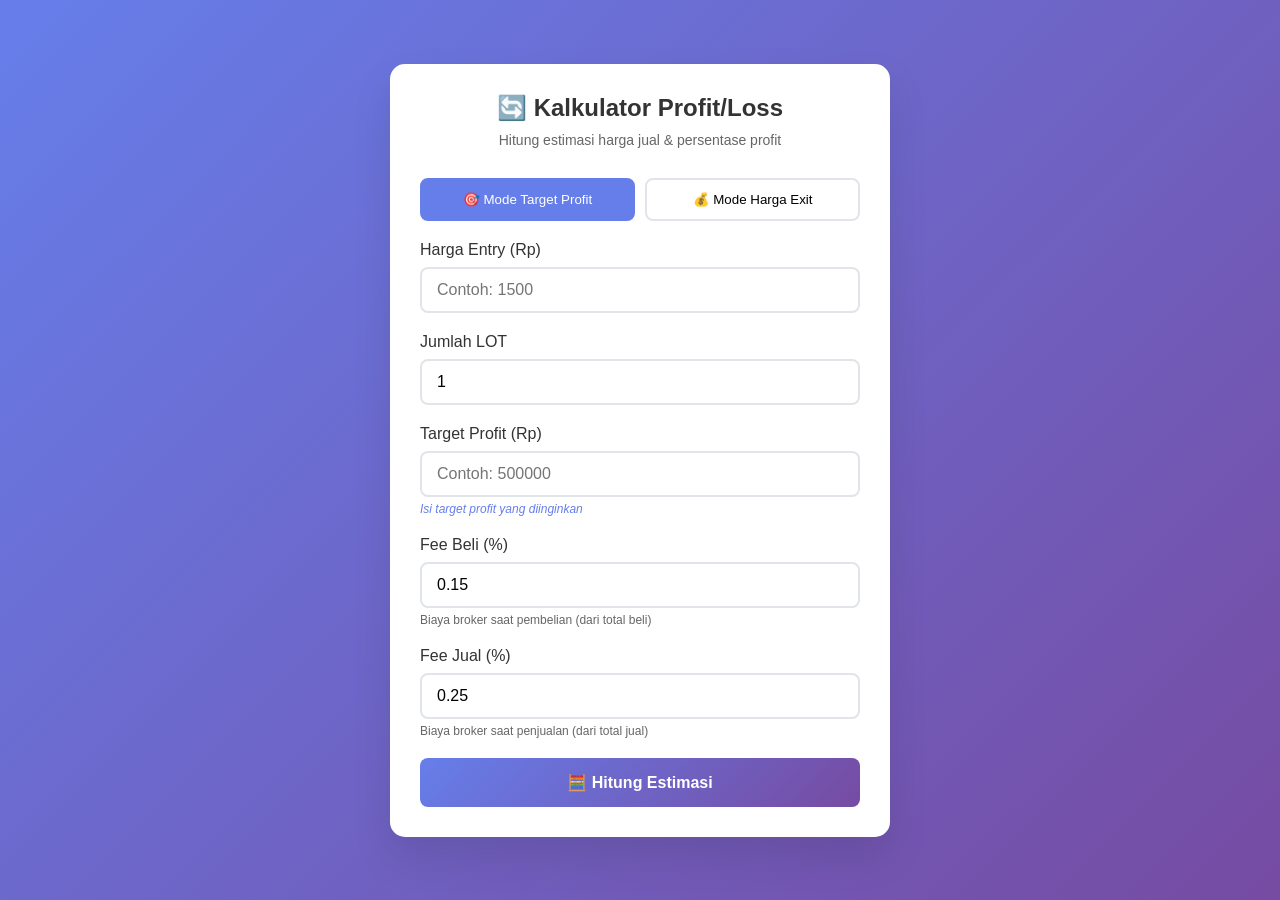
==== calculator.html @ bbf57545 "Create calculator.html" ====
<!DOCTYPE html>
<html lang="id">
<head>
    <meta charset="UTF-8">
    <meta name="viewport" content="width=device-width, initial-scale=1.0">
    <title>Kalkulator Profit/Loss Trading</title>
    <style>
        /* CSS tetap sama seperti sebelumnya */
        * {
            box-sizing: border-box;
            margin: 0;
            padding: 0;
            font-family: 'Segoe UI', Tahoma, Geneva, Verdana, sans-serif;
        }
        
        body {
            background: linear-gradient(135deg, #667eea 0%, #764ba2 100%);
            min-height: 100vh;
            display: flex;
            justify-content: center;
            align-items: center;
            padding: 20px;
        }
        
        .calculator-container {
            background: white;
            border-radius: 15px;
            box-shadow: 0 20px 40px rgba(0,0,0,0.1);
            padding: 30px;
            max-width: 500px;
            width: 100%;
        }
        
        h1 {
            text-align: center;
            color: #333;
            margin-bottom: 10px;
            font-size: 24px;
        }
        
        .subtitle {
            text-align: center;
            color: #666;
            margin-bottom: 30px;
            font-size: 14px;
        }
        
        .input-group {
            margin-bottom: 20px;
        }
        
        label {
            display: block;
            margin-bottom: 8px;
            color: #333;
            font-weight: 500;
        }
        
        input, select {
            width: 100%;
            padding: 12px 15px;
            border: 2px solid #e1e5e9;
            border-radius: 8px;
            font-size: 16px;
            transition: border-color 0.3s;
        }
        
        input:focus, select:focus {
            outline: none;
            border-color: #667eea;
        }
        
        input:disabled {
            background-color: #f8f9fa;
            color: #6c757d;
            cursor: not-allowed;
        }
        
        .fee-info {
            font-size: 12px;
            color: #666;
            margin-top: 5px;
        }
        
        .mode-selector {
            display: flex;
            gap: 10px;
            margin-bottom: 20px;
        }
        
        .mode-btn {
            flex: 1;
            padding: 12px;
            border: 2px solid #e1e5e9;
            border-radius: 8px;
            background: white;
            cursor: pointer;
            text-align: center;
            font-weight: 500;
            transition: all 0.3s;
        }
        
        .mode-btn.active {
            background: #667eea;
            color: white;
            border-color: #667eea;
        }
        
        .calculate-btn {
            width: 100%;
            background: linear-gradient(135deg, #667eea 0%, #764ba2 100%);
            color: white;
            border: none;
            padding: 15px;
            border-radius: 8px;
            font-size: 16px;
            font-weight: 600;
            cursor: pointer;
            transition: transform 0.2s;
        }
        
        .calculate-btn:hover {
            transform: translateY(-2px);
        }
        
        .result-container {
            margin-top: 30px;
            padding: 20px;
            background: #f8f9fa;
            border-radius: 10px;
            display: none;
        }
        
        .result-container.show {
            display: block;
            animation: fadeIn 0.5s;
        }
        
        @keyframes fadeIn {
            from { opacity: 0; transform: translateY(10px); }
            to { opacity: 1; transform: translateY(0); }
        }
        
        .result-item {
            display: flex;
            justify-content: space-between;
            margin-bottom: 10px;
            padding: 8px 0;
            border-bottom: 1px solid #e9ecef;
        }
        
        .result-label {
            color: #666;
        }
        
        .result-value {
            font-weight: 600;
            color: #333;
        }
        
        .profit {
            color: #27ae60;
        }
        
        .loss {
            color: #e74c3c;
        }
        
        .breakdown {
            margin-top: 15px;
            padding-top: 15px;
            border-top: 2px dashed #ddd;
        }
        
        .breakdown-title {
            font-weight: 600;
            color: #333;
            margin-bottom: 10px;
        }
        
        .input-hint {
            font-size: 12px;
            color: #667eea;
            margin-top: 5px;
            font-style: italic;
        }
        
        .calculation-info {
            background: #e3f2fd;
            padding: 10px;
            border-radius: 5px;
            margin-top: 10px;
            font-size: 12px;
            color: #1565c0;
        }
    </style>
</head>
<body>
    <div class="calculator-container">
        <h1>🔄 Kalkulator Profit/Loss</h1>
        <p class="subtitle">Hitung estimasi harga jual & persentase profit</p>
        
        <div class="mode-selector">
            <button class="mode-btn active" onclick="setMode('target')" id="modeTarget">
                🎯 Mode Target Profit
            </button>
            <button class="mode-btn" onclick="setMode('exit')" id="modeExit">
                💰 Mode Harga Exit
            </button>
        </div>
        
        <div class="input-group">
            <label for="entryPrice">Harga Entry (Rp)</label>
            <input type="number" id="entryPrice" placeholder="Contoh: 1500" min="1">
        </div>
        
        <div class="input-group">
            <label for="lotSize">Jumlah LOT</label>
            <input type="number" id="lotSize" placeholder="Contoh: 10" min="1" value="1">
        </div>
        
        <div class="input-group" id="targetProfitGroup">
            <label for="targetProfit">Target Profit (Rp)</label>
            <input type="number" id="targetProfit" placeholder="Contoh: 500000" min="1">
            <div class="input-hint">Isi target profit yang diinginkan</div>
        </div>
        
        <div class="input-group" id="exitPriceGroup" style="display: none;">
            <label for="exitPrice">Harga Exit (Rp)</label>
            <input type="number" id="exitPrice" placeholder="Contoh: 1600" min="1">
            <div class="input-hint">Isi harga jual yang direncanakan</div>
        </div>
        
        <div class="input-group">
            <label for="feeBuy">Fee Beli (%)</label>
            <input type="number" id="feeBuy" placeholder="0.15" step="0.01" min="0" value="0.15">
            <div class="fee-info">Biaya broker saat pembelian (dari total beli)</div>
        </div>
        
        <div class="input-group">
            <label for="feeSell">Fee Jual (%)</label>
            <input type="number" id="feeSell" placeholder="0.25" step="0.01" min="0" value="0.25">
            <div class="fee-info">Biaya broker saat penjualan (dari total jual)</div>
        </div>
        
        <button class="calculate-btn" onclick="calculateProfitLoss()">
            🧮 Hitung Estimasi
        </button>
        
        <div id="resultContainer" class="result-container">
            <div class="result-item">
                <span class="result-label">Harga Jual Estimasi:</span>
                <span class="result-value" id="exitPriceResult">-</span>
            </div>
            
            <div class="result-item">
                <span class="result-label">Profit/Loss:</span>
                <span class="result-value" id="profitLossResult">-</span>
            </div>
            
            <div class="result-item">
                <span class="result-label">Kenaikan Harga:</span>
                <span class="result-value" id="priceIncreaseResult">-</span>
            </div>
            
            <div class="result-item">
                <span class="result-label">Persentase Profit:</span>
                <span class="result-value" id="profitPercentageResult">-</span>
            </div>
            
            <div class="breakdown">
                <div class="breakdown-title">Detail Perhitungan:</div>
                
                <div class="result-item">
                    <span class="result-label">Total Saham:</span>
                    <span class="result-value" id="totalSharesResult">-</span>
                </div>
                
                <div class="result-item">
                    <span class="result-label">Nilai Beli:</span>
                    <span class="result-value" id="buyValueResult">-</span>
                </div>
                
                <div class="result-item">
                    <span class="result-label">Nilai Jual:</span>
                    <span class="result-value" id="sellValueResult">-</span>
                </div>
                
                <div class="result-item">
                    <span class="result-label">Fee Beli:</span>
                    <span class="result-value" id="feeBuyAmountResult">-</span>
                </div>
                
                <div class="result-item">
                    <span class="result-label">Fee Jual:</span>
                    <span class="result-value" id="feeSellAmountResult">-</span>
                </div>
                
                <div class="result-item">
                    <span class="result-label">Total Fee:</span>
                    <span class="result-value" id="totalFeeResult">-</span>
                </div>
                
                <div class="calculation-info">
                    💡 <strong>Rumus Fee:</strong><br>
                    • Fee Beli = Nilai Beli × Fee Beli%<br>
                    • Fee Jual = Nilai Jual × Fee Jual%
                </div>
            </div>
        </div>
    </div>

    <script>
        let currentMode = 'target'; // 'target' atau 'exit'
        
        function setMode(mode) {
            currentMode = mode;
            
            // Update tombol mode
            document.getElementById('modeTarget').classList.toggle('active', mode === 'target');
            document.getElementById('modeExit').classList.toggle('active', mode === 'exit');
            
            // Tampilkan/sembunyikan input yang sesuai
            document.getElementById('targetProfitGroup').style.display = mode === 'target' ? 'block' : 'none';
            document.getElementById('exitPriceGroup').style.display = mode === 'exit' ? 'block' : 'none';
            
            // Reset input yang tidak aktif
            if (mode === 'target') {
                document.getElementById('exitPrice').value = '';
            } else {
                document.getElementById('targetProfit').value = '';
            }
            
            // Sembunyikan hasil sebelumnya
            document.getElementById('resultContainer').classList.remove('show');
        }
        
        function formatCurrency(amount) {
            return new Intl.NumberFormat('id-ID', {
                style: 'currency',
                currency: 'IDR',
                minimumFractionDigits: 0
            }).format(amount);
        }
        
        function formatPercentage(value) {
            return value.toFixed(2) + '%';
        }
        
        function calculateProfitLoss() {
            // Ambil nilai input
            const entryPrice = parseFloat(document.getElementById('entryPrice').value) || 0;
            const lotSize = parseInt(document.getElementById('lotSize').value) || 1;
            const feeBuy = parseFloat(document.getElementById('feeBuy').value) || 0;
            const feeSell = parseFloat(document.getElementById('feeSell').value) || 0;
            
            // Validasi input dasar
            if (!entryPrice) {
                alert('Harap isi Harga Entry!');
                return;
            }
            
            // Hitung total saham (1 LOT = 100 lembar)
            const totalShares = lotSize * 100;
            
            // Hitung nilai beli dan fee beli
            const buyValue = entryPrice * totalShares;
            const feeBuyAmount = buyValue * (feeBuy / 100);
            const totalCost = buyValue + feeBuyAmount; // Total modal termasuk fee beli
            
            let exitPrice, actualProfit, targetProfit, sellValue, feeSellAmount;
            
            if (currentMode === 'target') {
                // MODE TARGET PROFIT: Hitung Exit Price dari Target Profit
                targetProfit = parseFloat(document.getElementById('targetProfit').value) || 0;
                
                if (!targetProfit) {
                    alert('Harap isi Target Profit!');
                    return;
                }
                
                // ⭐⭐ RUMUS YANG BENAR: ⭐⭐
                // Net Proceeds = Total Cost + Target Profit
                // Net Proceeds = (Exit Price × Total Shares) - (Exit Price × Total Shares × Fee Jual%)
                // Net Proceeds = Exit Price × Total Shares × (1 - Fee Jual%)
                // Jadi: Exit Price × Total Shares × (1 - Fee Jual%) = Total Cost + Target Profit
                // Exit Price = (Total Cost + Target Profit) / (Total Shares × (1 - Fee Jual%))
                
                exitPrice = (totalCost + targetProfit) / (totalShares * (1 - feeSell/100));
                sellValue = exitPrice * totalShares;
                feeSellAmount = sellValue * (feeSell / 100);
                const netProceeds = sellValue - feeSellAmount;
                actualProfit = netProceeds - totalCost;
                
            } else {
                // MODE HARGA EXIT: Hitung Profit dari Harga Exit
                exitPrice = parseFloat(document.getElementById('exitPrice').value) || 0;
                
                if (!exitPrice) {
                    alert('Harap isi Harga Exit!');
                    return;
                }
                
                // Hitung nilai jual dan fee jual
                sellValue = exitPrice * totalShares;
                feeSellAmount = sellValue * (feeSell / 100);
                const netProceeds = sellValue - feeSellAmount;
                actualProfit = netProceeds - totalCost;
            }
            
            // Hitung komponen lainnya
            const totalFee = feeBuyAmount + feeSellAmount;
            const priceIncrease = exitPrice - entryPrice;
            const profitPercentage = ((exitPrice - entryPrice) / entryPrice) * 100;
            
            // Tampilkan hasil
            document.getElementById('exitPriceResult').textContent = formatCurrency(exitPrice);
            
            // Tampilkan profit/loss dengan warna
            const profitLossElement = document.getElementById('profitLossResult');
            profitLossElement.textContent = formatCurrency(actualProfit);
            profitLossElement.className = 'result-value ' + (actualProfit >= 0 ? 'profit' : 'loss');
            
            document.getElementById('priceIncreaseResult').textContent = formatCurrency(priceIncrease);
            document.getElementById('profitPercentageResult').textContent = formatPercentage(profitPercentage);
            document.getElementById('totalSharesResult').textContent = totalShares.toLocaleString() + ' lembar';
            document.getElementById('buyValueResult').textContent = formatCurrency(buyValue);
            document.getElementById('sellValueResult').textContent = formatCurrency(sellValue);
            document.getElementById('feeBuyAmountResult').textContent = formatCurrency(feeBuyAmount);
            document.getElementById('feeSellAmountResult').textContent = formatCurrency(feeSellAmount);
            document.getElementById('totalFeeResult').textContent = formatCurrency(totalFee);
            
            // Tampilkan container hasil
            document.getElementById('resultContainer').classList.add('show');
        }
        
        // Auto-calculate ketika input berubah
        document.getElementById('entryPrice').addEventListener('input', calculateProfitLoss);
        document.getElementById('lotSize').addEventListener('input', calculateProfitLoss);
        document.getElementById('targetProfit').addEventListener('input', calculateProfitLoss);
        document.getElementById('exitPrice').addEventListener('input', calculateProfitLoss);
        document.getElementById('feeBuy').addEventListener('input', calculateProfitLoss);
        document.getElementById('feeSell').addEventListener('input', calculateProfitLoss);
    </script>
</body>
</html>
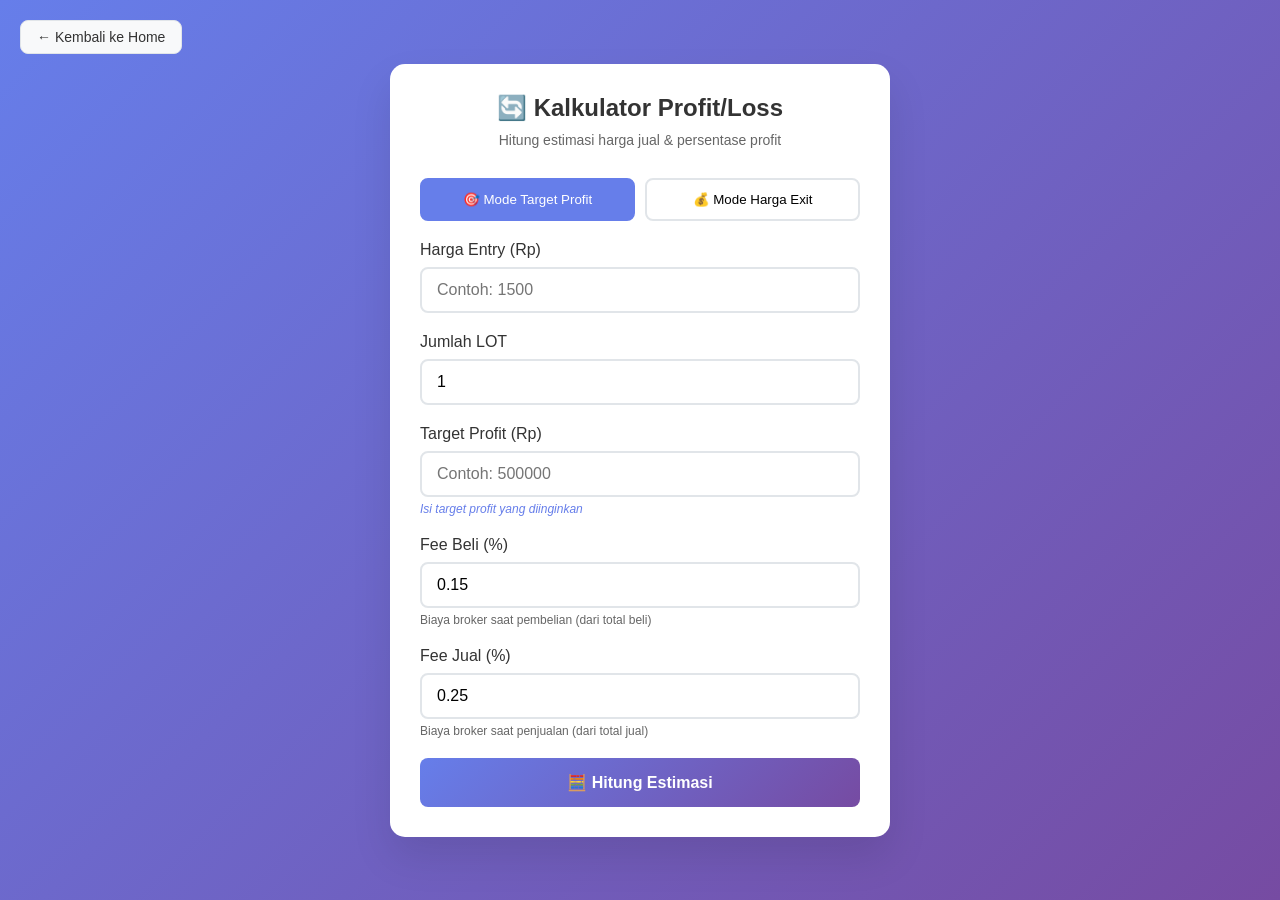
==== commit 9fa32fdb: "Update calculator.html" ====
--- a/calculator.html
+++ b/calculator.html
@@ -30,7 +30,33 @@
             max-width: 500px;
             width: 100%;
         }
-        
+          /* NAVIGASI BACK */
+        .back-nav {
+            position: absolute;
+            top: 20px;
+            left: 20px;
+        }
+        
+        .back-btn {
+            display: inline-flex;
+            align-items: center;
+            gap: 8px;
+            padding: 8px 16px;
+            background: #f8f9fa;
+            color: #333;
+            text-decoration: none;
+            border-radius: 8px;
+            font-size: 14px;
+            font-weight: 500;
+            transition: all 0.3s;
+            border: 1px solid #e1e5e9;
+        }
+        
+        .back-btn:hover {
+            background: #667eea;
+            color: white;
+            transform: translateX(-3px);
+        }
         h1 {
             text-align: center;
             color: #333;
@@ -197,6 +223,12 @@
 </head>
 <body>
     <div class="calculator-container">
+         <!-- NAVIGASI KEMBALI -->
+        <div class="back-nav">
+            <a href="index.html" class="back-btn">
+                ← Kembali ke Home
+            </a>
+        </div>
         <h1>🔄 Kalkulator Profit/Loss</h1>
         <p class="subtitle">Hitung estimasi harga jual & persentase profit</p>
         
